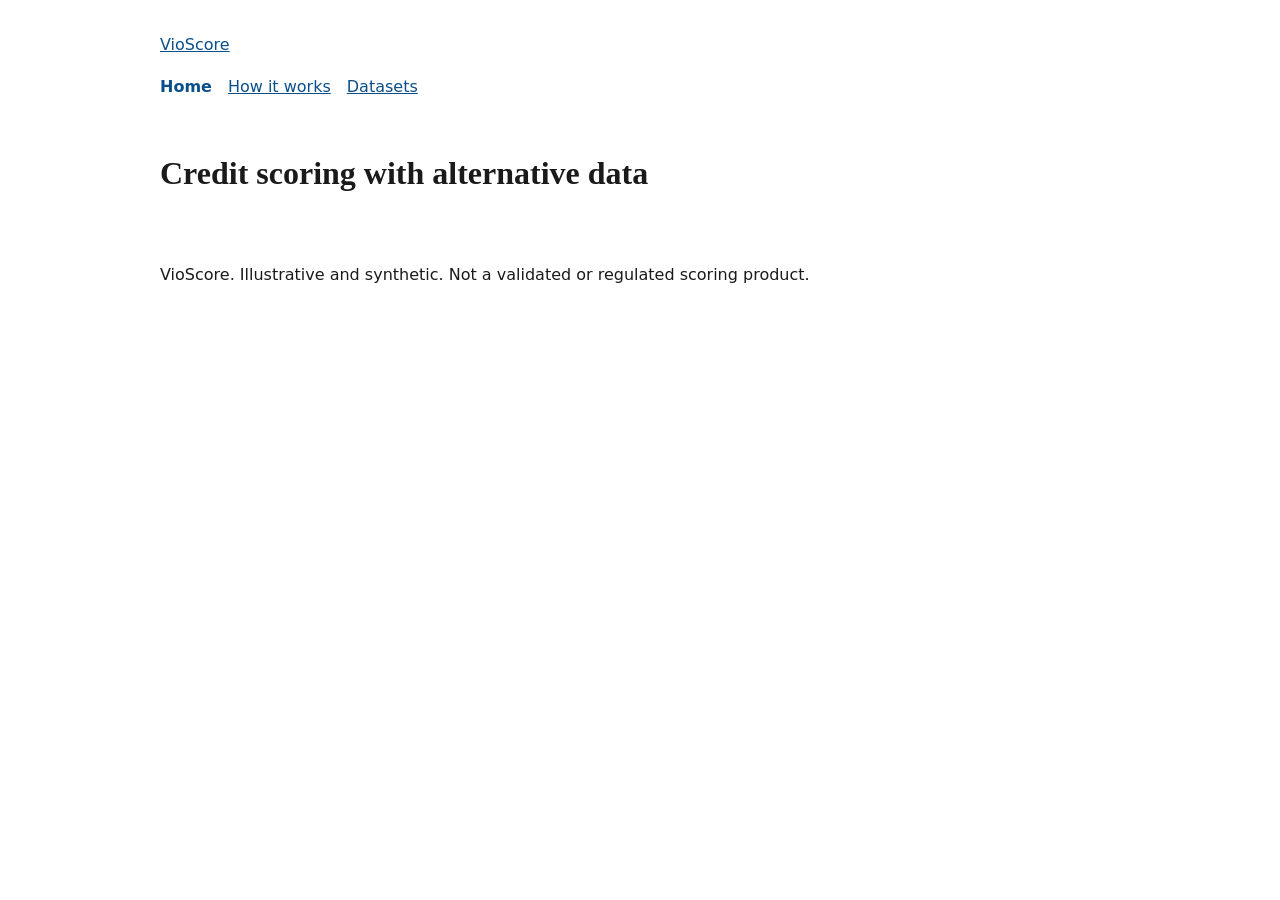
==== index.html @ 20a75e4d "Scaffold: pages, styles and scripts" ====
<!doctype html>
<html lang="en">
<head>
  <meta charset="utf-8">
  <meta name="viewport" content="width=device-width, initial-scale=1">
  <title>VioScore | VioScore</title>
  <meta name="description" content="VioScore: credit scoring with alternative data for finance. Illustrative, synthetic examples.">
  <link rel="stylesheet" href="css/tokens.css">
  <link rel="stylesheet" href="css/layout.css">
  <link rel="stylesheet" href="css/site.css">
  <script src="js/nav.js" defer></script>
  <script src="js/app.js" defer></script>
</head>
<body>
  <a class="skip-link" href="#main">Skip to main content</a>
  <header class="site-header">
    <p class="site-title"><a href="index.html">VioScore</a></p>
    <nav class="site-nav" aria-label="Main">
      <button class="nav-toggle" type="button" aria-expanded="false" aria-controls="nav-list">Menu</button>
      <ul id="nav-list">
          <li><a href="index.html" aria-current="page">Home</a></li>
          <li><a href="pages/how-it-works.html">How it works</a></li>
          <li><a href="pages/datasets.html">Datasets</a></li>
      </ul>
    </nav>
  </header>
  <main id="main">
    <h1>Credit scoring with alternative data</h1>
    <!-- CONTENT: Full-Stack fills this in. Use h2/h3 in order, text only. -->
  </main>
  <footer class="site-footer">
    <p>VioScore. Illustrative and synthetic. Not a validated or regulated scoring product.</p>
  </footer>
</body>
</html>
---- css/tokens.css ----
:root {
  /* Designer: colours, type and spacing tokens live here. */
  --color-bg: #ffffff;
  --color-text: #1a1a1a;
  --color-link: #0b4f8a;
  --color-accent: #b45309;
  --font-body: system-ui, -apple-system, "Segoe UI", Roboto, sans-serif;
  --font-heading: Georgia, "Times New Roman", serif;
  --space-1: 0.5rem;
  --space-2: 1rem;
  --space-3: 2rem;
  --measure: 65ch;
}
---- css/layout.css ----
/* UI/UX: page shell, header, nav and footer layout. */
body { margin: 0; }
.skip-link { position: absolute; left: -999px; }
.skip-link:focus { left: var(--space-1); top: var(--space-1); }
.site-header, main, .site-footer { max-width: 60rem; margin: 0 auto; padding: var(--space-2); }
.site-nav ul { list-style: none; margin: 0; padding: 0; display: flex; flex-wrap: wrap; gap: var(--space-1) var(--space-2); }
.nav-toggle { display: none; }
main p, main li { max-width: var(--measure); }
.site-nav ul[hidden] { display: none; }
---- css/site.css ----
/* Lead Developer: base look and feel. */
body { background: var(--color-bg); color: var(--color-text); font-family: var(--font-body); line-height: 1.6; }
h1, h2, h3 { font-family: var(--font-heading); line-height: 1.25; }
a { color: var(--color-link); }
a:focus-visible, button:focus-visible { outline: 3px solid var(--color-accent); outline-offset: 2px; }
.site-nav a[aria-current="page"] { font-weight: bold; text-decoration: none; }
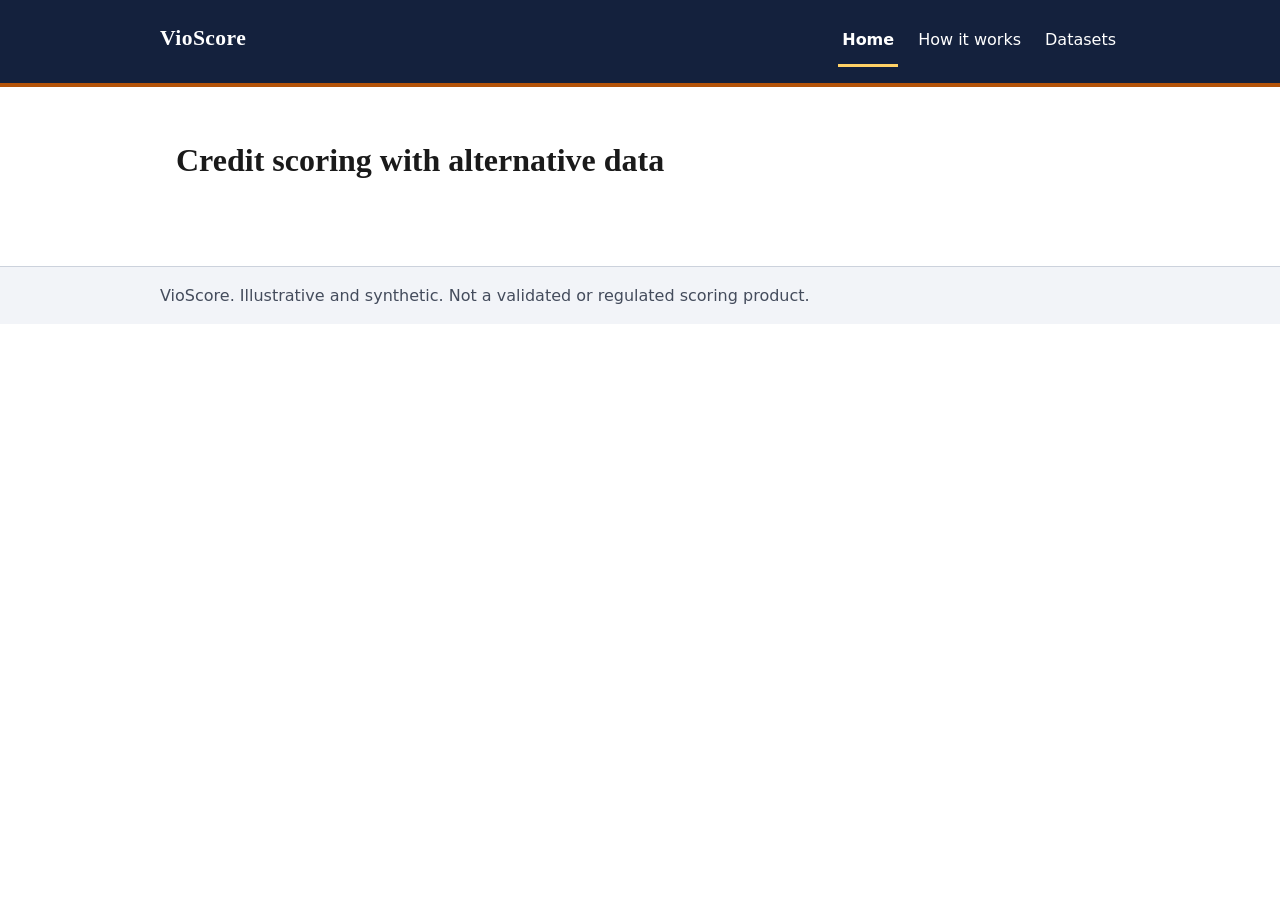
==== commit 10d73fd9: "Responsive shell: header, three-link nav, footer and scrollable table wrapper" ====
--- a/index.html
+++ b/index.html
@@ -16,7 +16,6 @@
   <header class="site-header">
     <p class="site-title"><a href="index.html">VioScore</a></p>
     <nav class="site-nav" aria-label="Main">
-      <button class="nav-toggle" type="button" aria-expanded="false" aria-controls="nav-list">Menu</button>
       <ul id="nav-list">
           <li><a href="index.html" aria-current="page">Home</a></li>
           <li><a href="pages/how-it-works.html">How it works</a></li>
--- a/css/layout.css
+++ b/css/layout.css
@@ -1,9 +1,47 @@
-/* UI/UX: page shell, header, nav and footer layout. */
-body { margin: 0; }
-.skip-link { position: absolute; left: -999px; }
+/* UI/UX: page shell, header, nav, footer and table layout. Mobile first.
+   Token fallbacks keep the shell readable until the designer's tokens land. */
+*, *::before, *::after { box-sizing: border-box; }
+body { margin: 0; overflow-wrap: break-word; }
+
+.skip-link { position: absolute; left: -999px; top: 0; z-index: 10; padding: var(--space-1) var(--space-2); background: var(--color-bg); color: var(--color-link); }
 .skip-link:focus { left: var(--space-1); top: var(--space-1); }
-.site-header, main, .site-footer { max-width: 60rem; margin: 0 auto; padding: var(--space-2); }
-.site-nav ul { list-style: none; margin: 0; padding: 0; display: flex; flex-wrap: wrap; gap: var(--space-1) var(--space-2); }
-.nav-toggle { display: none; }
+
+.site-header, .site-footer { padding: var(--space-2) max(var(--space-2), calc((100% - 60rem) / 2)); }
+main { max-width: 60rem; margin: 0 auto; padding: var(--space-3) var(--space-2); }
+
+.site-header { background: var(--color-header-bg, #14213d); color: var(--color-header-text, #ffffff); border-bottom: 4px solid var(--color-accent-strong, var(--color-accent)); }
+.site-header a { color: inherit; }
+.site-header a:hover { color: var(--color-accent-strong, #ffd166); }
+.site-header a:focus-visible { outline: 3px solid var(--color-accent-strong, #ffd166); outline-offset: 2px; }
+.site-title { margin: 0 0 var(--space-1); font-family: var(--font-heading); font-size: 1.35rem; font-weight: bold; letter-spacing: 0.02em; }
+.site-title a { text-decoration: none; }
+
+/* Three links fit on one line at any phone width, so there is no menu button. */
+.site-nav ul { list-style: none; margin: 0; padding: 0; display: flex; flex-wrap: wrap; gap: 0 var(--space-2); }
+.site-nav a { display: block; padding: 0.7rem 0.25rem; min-height: 2.75rem; text-decoration: none; border-bottom: 3px solid transparent; }
+.site-nav a:hover { text-decoration: underline; }
+.site-nav a[aria-current="page"] { border-bottom-color: var(--color-accent-strong, #ffd166); }
+
 main p, main li { max-width: var(--measure); }
-.site-nav ul[hidden] { display: none; }
+
+.site-footer { margin-top: var(--space-3); background: var(--color-surface, #f2f4f8); color: var(--color-muted, #444c5c); border-top: var(--rule, 1px solid #ccd2dc); }
+.site-footer > * { margin: 0; }
+.site-footer a { color: var(--color-link); }
+
+/* Tables scroll sideways inside their own box on narrow screens (nav.js adds the wrapper). */
+.table-wrap { max-width: 100%; overflow-x: auto; margin: var(--space-2) 0; border: var(--rule, 1px solid #ccd2dc); border-radius: var(--radius, 4px); }
+.table-wrap:focus-visible { outline: 3px solid var(--color-focus, var(--color-link)); outline-offset: 2px; }
+main table { border-collapse: collapse; width: 100%; min-width: 32rem; font-size: 0.95rem; }
+main caption { text-align: left; padding: var(--space-1) var(--space-2); font-weight: bold; }
+main th, main td { padding: 0.6rem 0.75rem; text-align: left; vertical-align: top; border-bottom: var(--rule, 1px solid #ccd2dc); }
+main thead th { background: var(--color-surface, #f2f4f8); white-space: nowrap; }
+main tbody tr:last-child th, main tbody tr:last-child td { border-bottom: 0; }
+main td.num, main th.num { text-align: right; font-variant-numeric: tabular-nums; }
+
+@media (min-width: 48rem) {
+  .site-header { display: flex; align-items: baseline; justify-content: space-between; gap: var(--space-1) var(--space-3); }
+  .site-title { margin: 0; }
+  main { padding-inline: var(--space-2); }
+}
+
+@media (prefers-reduced-motion: reduce) { * { scroll-behavior: auto !important; } }
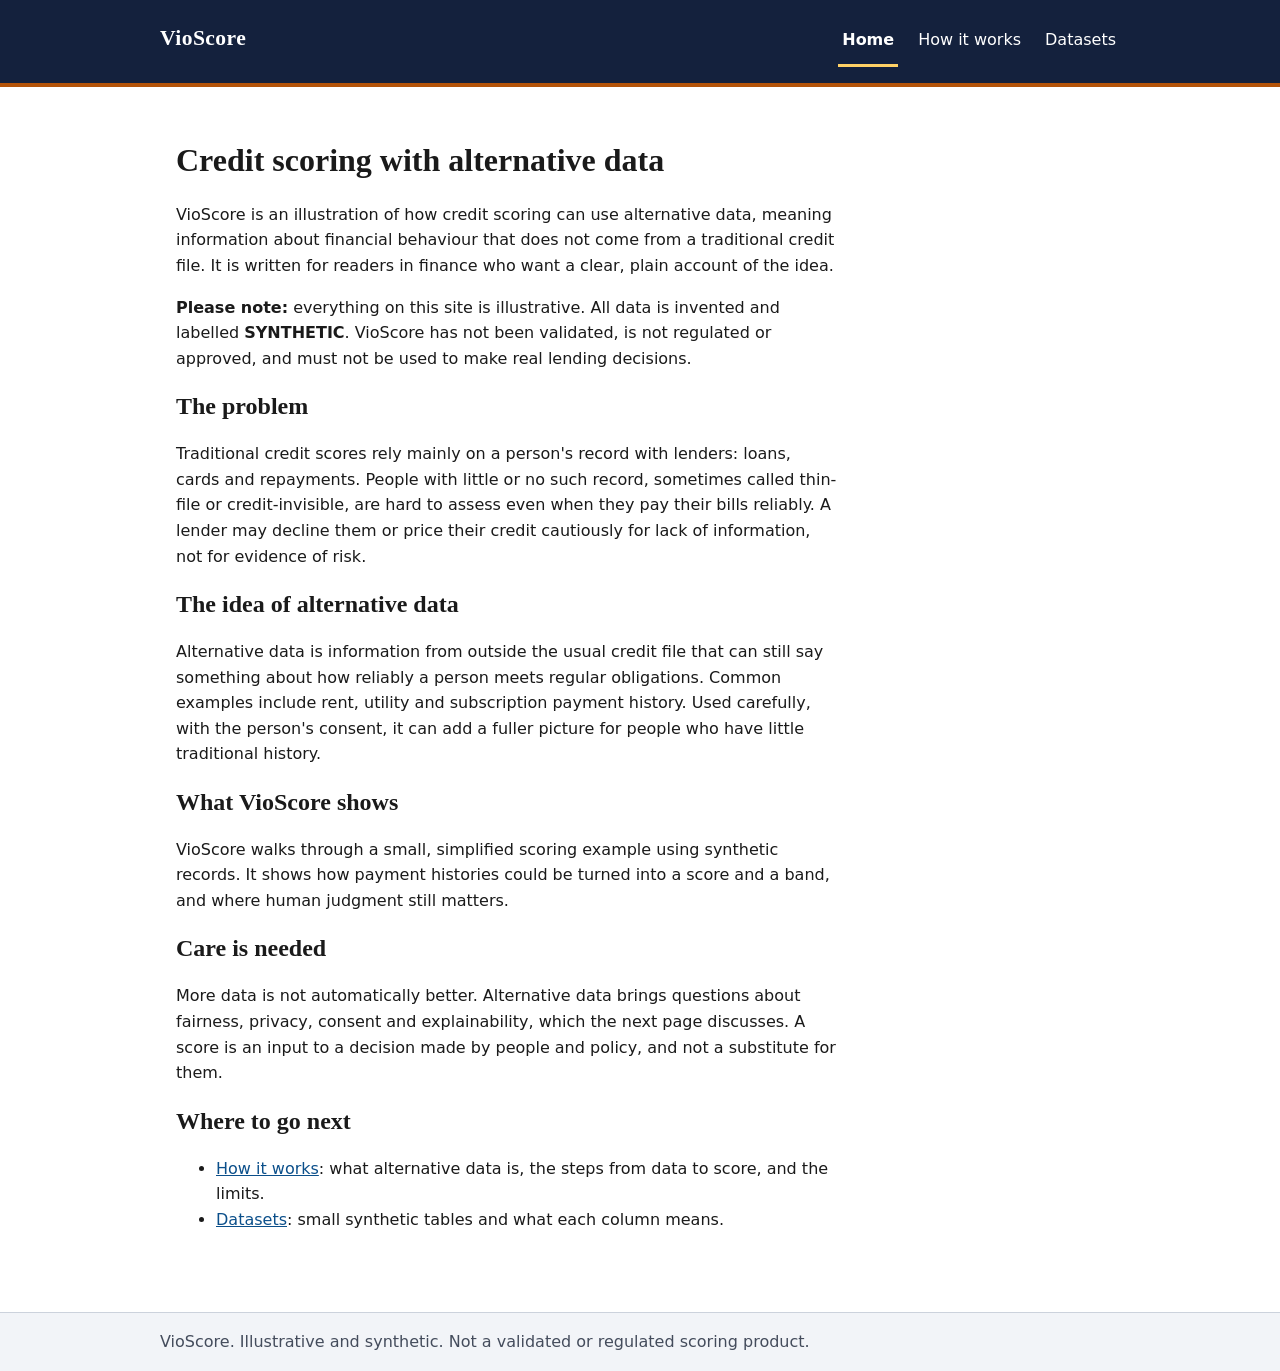
==== commit 678a61b4: "Write content: index.html" ====
--- a/index.html
+++ b/index.html
@@ -25,7 +25,21 @@
   </header>
   <main id="main">
     <h1>Credit scoring with alternative data</h1>
-    <!-- CONTENT: Full-Stack fills this in. Use h2/h3 in order, text only. -->
+    <p>VioScore is an illustration of how credit scoring can use alternative data, meaning information about financial behaviour that does not come from a traditional credit file. It is written for readers in finance who want a clear, plain account of the idea.</p>
+    <p><strong>Please note:</strong> everything on this site is illustrative. All data is invented and labelled <strong>SYNTHETIC</strong>. VioScore has not been validated, is not regulated or approved, and must not be used to make real lending decisions.</p>
+    <h2>The problem</h2>
+    <p>Traditional credit scores rely mainly on a person's record with lenders: loans, cards and repayments. People with little or no such record, sometimes called thin-file or credit-invisible, are hard to assess even when they pay their bills reliably. A lender may decline them or price their credit cautiously for lack of information, not for evidence of risk.</p>
+    <h2>The idea of alternative data</h2>
+    <p>Alternative data is information from outside the usual credit file that can still say something about how reliably a person meets regular obligations. Common examples include rent, utility and subscription payment history. Used carefully, with the person's consent, it can add a fuller picture for people who have little traditional history.</p>
+    <h2>What VioScore shows</h2>
+    <p>VioScore walks through a small, simplified scoring example using synthetic records. It shows how payment histories could be turned into a score and a band, and where human judgment still matters.</p>
+    <h2>Care is needed</h2>
+    <p>More data is not automatically better. Alternative data brings questions about fairness, privacy, consent and explainability, which the next page discusses. A score is an input to a decision made by people and policy, and not a substitute for them.</p>
+    <h2>Where to go next</h2>
+    <ul>
+      <li><a href="pages/how-it-works.html">How it works</a>: what alternative data is, the steps from data to score, and the limits.</li>
+      <li><a href="pages/datasets.html">Datasets</a>: small synthetic tables and what each column means.</li>
+    </ul>
   </main>
   <footer class="site-footer">
     <p>VioScore. Illustrative and synthetic. Not a validated or regulated scoring product.</p>
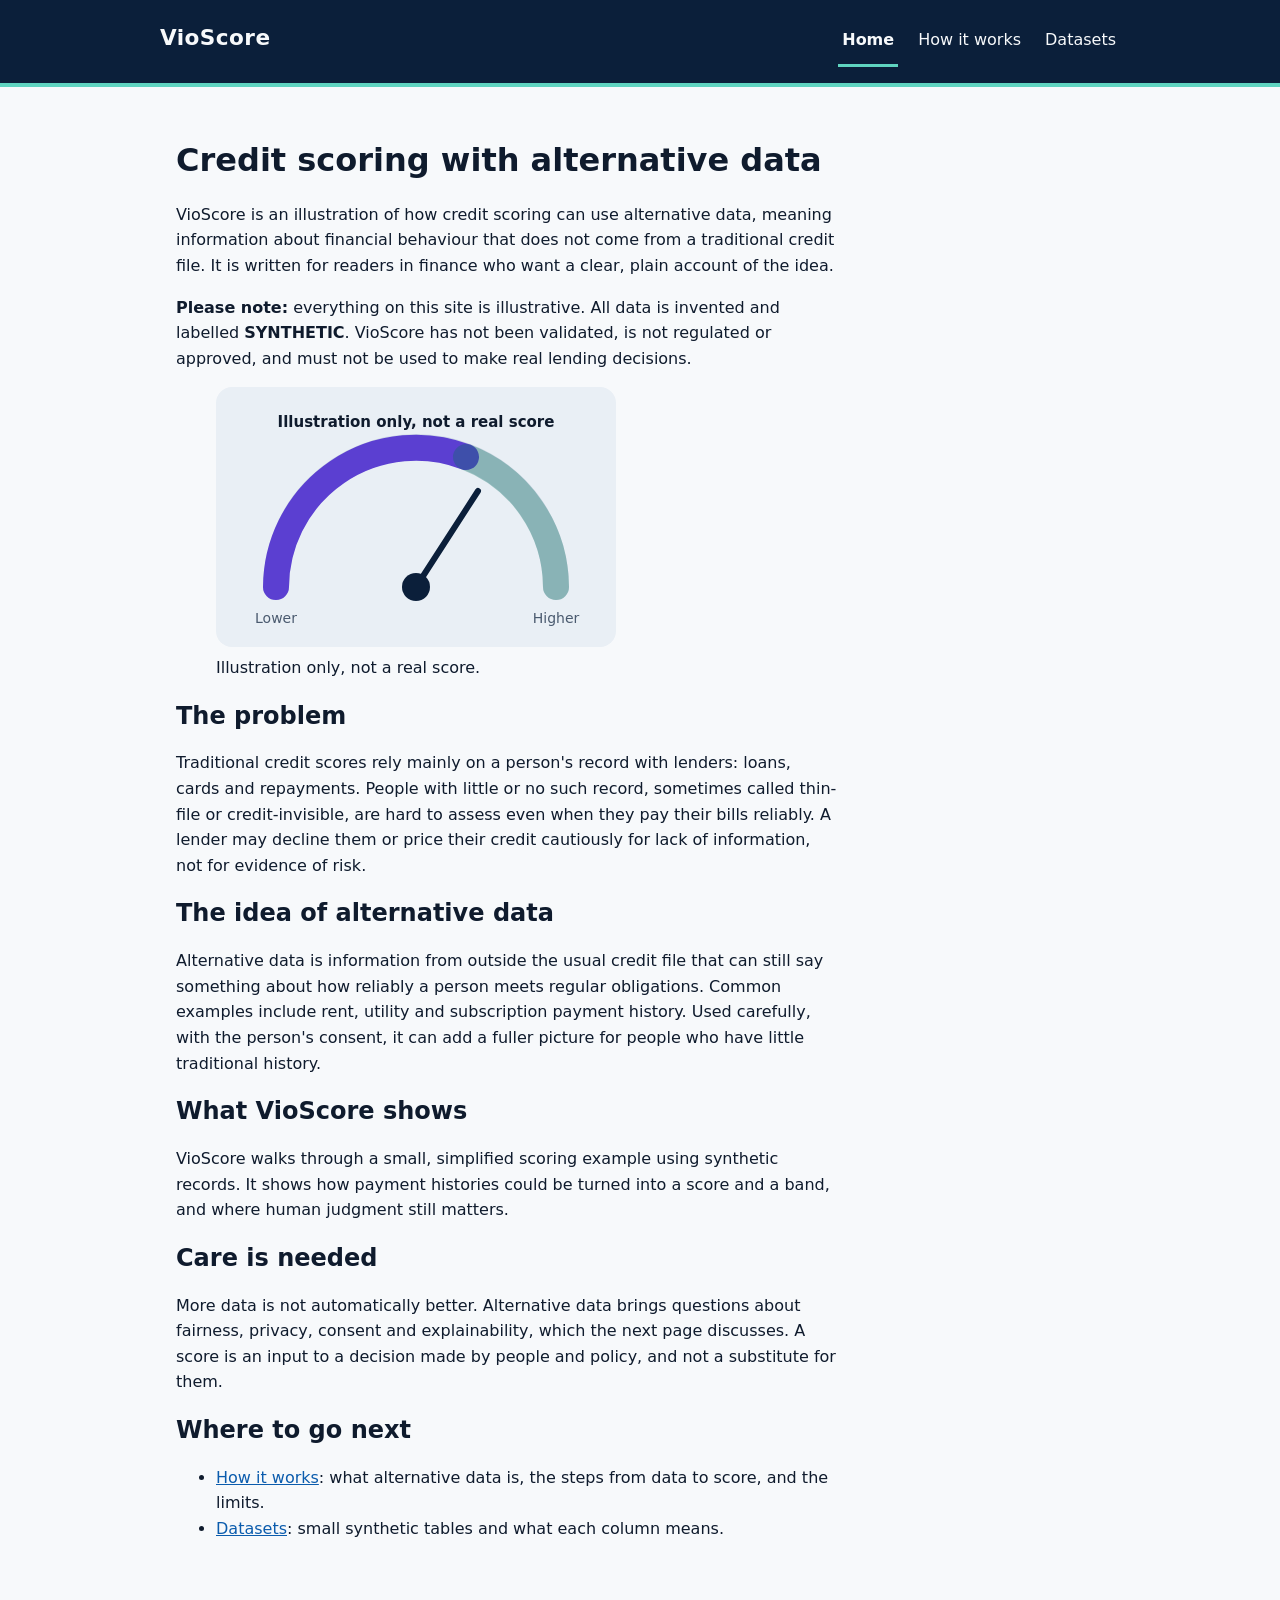
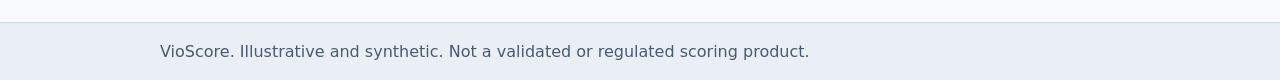
==== commit 8deb9177: "Place the designer's illustration with alt text and caption: index.html" ====
--- a/index.html
+++ b/index.html
@@ -27,6 +27,10 @@
     <h1>Credit scoring with alternative data</h1>
     <p>VioScore is an illustration of how credit scoring can use alternative data, meaning information about financial behaviour that does not come from a traditional credit file. It is written for readers in finance who want a clear, plain account of the idea.</p>
     <p><strong>Please note:</strong> everything on this site is illustrative. All data is invented and labelled <strong>SYNTHETIC</strong>. VioScore has not been validated, is not regulated or approved, and must not be used to make real lending decisions.</p>
+    <figure>
+      <img src="assets/score-gauge.svg" width="400" height="260" alt="A gauge running from lower to higher, with a needle, labelled as an illustration and not a real score." style="max-width: 100%; height: auto;">
+      <figcaption>Illustration only, not a real score.</figcaption>
+    </figure>
     <h2>The problem</h2>
     <p>Traditional credit scores rely mainly on a person's record with lenders: loans, cards and repayments. People with little or no such record, sometimes called thin-file or credit-invisible, are hard to assess even when they pay their bills reliably. A lender may decline them or price their credit cautiously for lack of information, not for evidence of risk.</p>
     <h2>The idea of alternative data</h2>
--- a/css/tokens.css
+++ b/css/tokens.css
@@ -1,13 +1,41 @@
+/* Design tokens for VioScore. Professional fintech look: cool paper, deep navy ink,
+   trustworthy blue links, teal accent, violet used only in art.
+   Contrast (WCAG AA) on --color-bg: text 16.4, muted 6.7, link 6.3, accent 5.8; all also pass on --color-surface.
+   Type: system sans throughout (crisp, neutral); Georgia is not used here. */
 :root {
-  /* Designer: colours, type and spacing tokens live here. */
-  --color-bg: #ffffff;
-  --color-text: #1a1a1a;
-  --color-link: #0b4f8a;
-  --color-accent: #b45309;
+  --color-bg: #f7f9fb;
+  --color-surface: #e9eff5;
+  --color-text: #0f1b2d;
+  --color-muted: #4a5a6f;
+  --color-link: #0b5cad;
+  --color-link-hover: #07427c;
+  --color-accent: #0a6e63;
+  --color-accent-strong: #5fd4c0;
+  --color-border: #cdd8e3;
+  --color-header-bg: #0b1f3a;
+  --color-header-text: #f7f9fb;
+  --color-focus: #0b5cad;
+  --color-violet: #5b3fd1;
+
   --font-body: system-ui, -apple-system, "Segoe UI", Roboto, sans-serif;
-  --font-heading: Georgia, "Times New Roman", serif;
+  --font-heading: system-ui, -apple-system, "Segoe UI", Roboto, sans-serif;
+  --font-mono: ui-monospace, "Cascadia Mono", Consolas, monospace;
+
+  /* type scale, ratio ~1.25 */
+  --text-sm: 0.875rem;
+  --text-base: 1.0625rem;
+  --text-lg: 1.25rem;
+  --text-xl: 1.5625rem;
+  --text-2xl: 1.953rem;
+  --text-3xl: 2.441rem;
+  --leading-body: 1.65;
+  --leading-heading: 1.2;
+
   --space-1: 0.5rem;
   --space-2: 1rem;
   --space-3: 2rem;
+  --space-4: 3rem;
   --measure: 65ch;
+  --radius: 8px;
+  --rule: 1px solid var(--color-border);
 }
